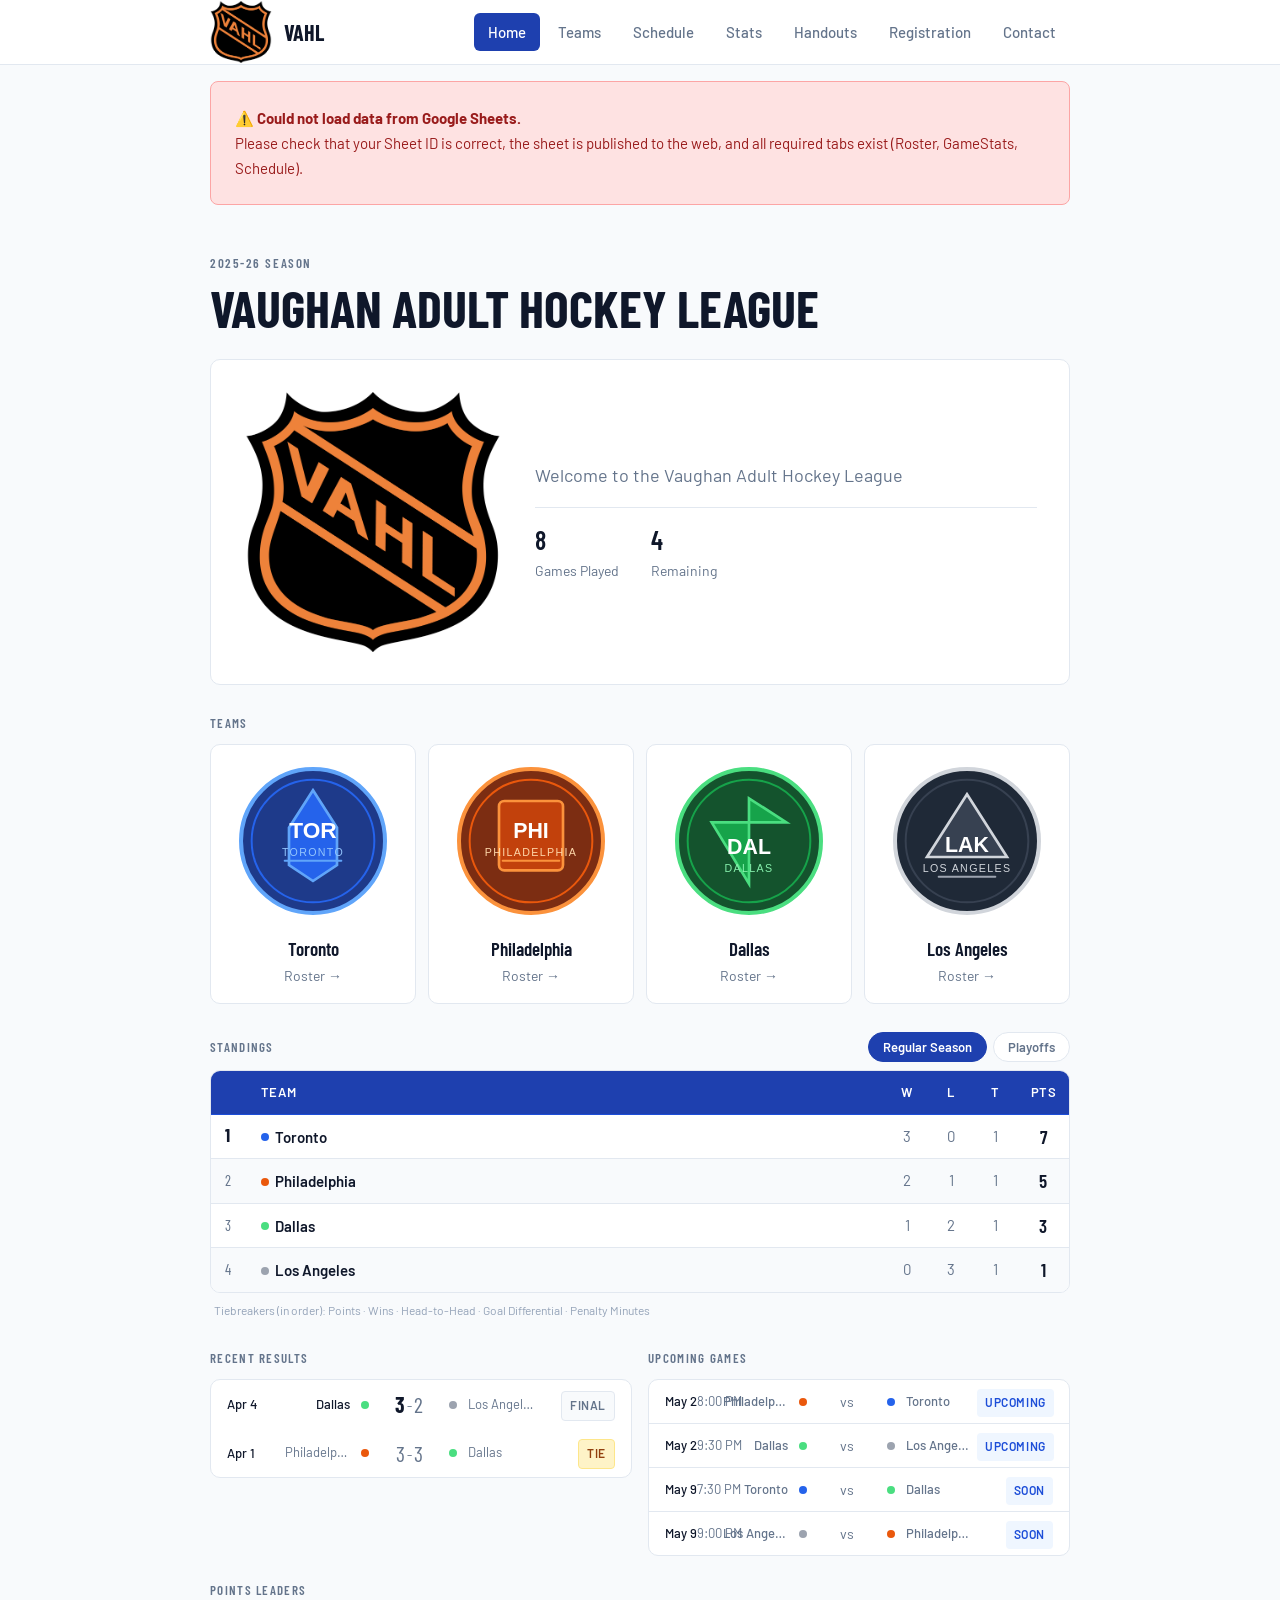
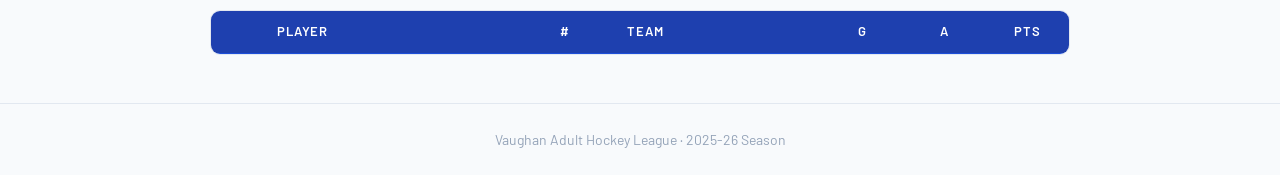
==== index.html @ 487aed04 "Updates" ====
<!DOCTYPE html>
<html lang="en">
<head>
  <meta charset="UTF-8"/>
  <meta name="viewport" content="width=device-width, initial-scale=1.0"/>
  <title>Vaughan Adult Hockey League</title>
    <link rel="icon" type="image/x-icon" href="favicon.ico"/>
  <link rel="icon" type="image/png" sizes="32x32" href="icons/icon-32x32.png"/>
  <link rel="icon" type="image/png" sizes="16x16" href="icons/icon-16x16.png"/>
  <link rel="apple-touch-icon" sizes="180x180" href="icons/icon-180x180.png"/>
  <link rel="apple-touch-icon" sizes="167x167" href="icons/icon-167x167.png"/>
  <link rel="apple-touch-icon" sizes="152x152" href="icons/icon-152x152.png"/>
  <link rel="apple-touch-icon" sizes="120x120" href="icons/icon-120x120.png"/>
  <link rel="manifest" href="site.webmanifest"/>
  <meta name="theme-color" content="#1e40af"/>
  <!-- SEO Meta Tags -->
  <meta name="description" content="Official website of the Vaughan Adult Hockey League (VAHL) — standings, stats, schedules, rosters, and more."/>
  <meta name="keywords" content="Vaughan Adult Hockey League, VAHL, adult hockey, hockey league, Vaughan, Ontario, hockey standings, hockey stats, hockey schedule"/>
  <meta name="author" content="Vaughan Adult Hockey League"/>
  <meta name="robots" content="index, follow"/>

  <!-- Open Graph / Social Media -->
  <meta property="og:type" content="website"/>
  <meta property="og:site_name" content="Vaughan Adult Hockey League"/>
  <meta property="og:title" content="Vaughan Adult Hockey League"/>
  <meta property="og:description" content="Official website of the Vaughan Adult Hockey League (VAHL) — standings, stats, schedules, rosters, and more."/>
  <meta property="og:image" content="https://vaughan-adult-hockey-league.github.io/logos/vahl-logo.svg"/>
  <meta property="og:url" content="https://vaughan-adult-hockey-league.github.io/index.html"/>

  <!-- Twitter Card -->
  <meta name="twitter:card" content="summary"/>
  <meta name="twitter:title" content="Vaughan Adult Hockey League"/>
  <meta name="twitter:description" content="Official website of the Vaughan Adult Hockey League (VAHL) — standings, stats, schedules, rosters, and more."/>
  <meta name="twitter:image" content="https://vaughan-adult-hockey-league.github.io/logos/vahl-logo.svg"/>

  <!-- Canonical URL -->
  <link rel="canonical" href="https://vaughan-adult-hockey-league.github.io/index.html"/>
  <meta name="msapplication-TileColor" content="#1e40af"/>
  <meta name="msapplication-TileImage" content="icons/icon-144x144.png"/>
  <link rel="stylesheet" href="css/style.css"/>
  <script>
    // vahl_awards_show_inline
    // Hide Awards link immediately if not yet determined or explicitly hidden
    // This runs synchronously before first paint — no flash in any browser
    var _av = sessionStorage.getItem('vahl_awards_show');
    if (_av !== '1') {
      document.addEventListener('DOMContentLoaded', function() {
        var link = document.getElementById('awards-nav-link');
        if (link) link.style.display = 'none';
      });
    }
  </script>
  <script>
    // Apply cached season label synchronously before first paint — no flash
    (function() {
      var s = sessionStorage.getItem('vahl_season_label');
      if (s) {
        document.addEventListener('DOMContentLoaded', function() {
          document.querySelectorAll('.season-label').forEach(function(el) { el.textContent = s; });
        });
      }
    })();
  </script>
</head>
<body>

<nav class="site-nav">
  <div class="container nav-inner">
    <a class="nav-logo" href="index.html">
      <img src="logos/vahl-logo.svg" alt="VAHL"/>
      VAHL
    </a>
    <button class="nav-burger" onclick="toggleNav()" aria-label="Menu">
      <span></span><span></span><span></span>
    </button>
    <div class="nav-links" id="nav-links">
      <a class="nav-link active" href="index.html">Home</a>
      <a class="nav-link" href="teams.html">Teams</a>
      <a class="nav-link" href="schedule.html">Schedule</a>
      <a class="nav-link" href="stats.html">Stats</a>
      <a class="nav-link" id="awards-nav-link" href="awards.html"><span style="display:inline-flex;align-items:center;gap:4px;">🏆 Awards</span></a>
      <a class="nav-link" href="handouts.html">Handouts</a>
      <a class="nav-link" href="registration.html">Registration</a>
      <a class="nav-link" href="contact.html">Contact</a>
    </div>
  </div>
</nav>

<main class="container">
  <div class="page-header">
    <p class="eyebrow"><span class="season-label">VAHL Season</span></p>
    <h1 class="hero-league-name">VAUGHAN ADULT HOCKEY LEAGUE</h1>
  </div>

  <div class="hero-block" style="display:flex;align-items:center;gap:2rem;flex-wrap:wrap;">
    <img src="logos/vahl-logo.svg" alt="VAHL Logo" style="width:260px;height:260px;flex-shrink:0;"/>
    <div style="flex:1;min-width:200px;">
      <p style="font-size:18px;color:var(--text-muted);margin-bottom:1rem;">Welcome to the Vaughan Adult Hockey League</p>
      <div class="hero-meta" style="margin-top:0;padding-top:1rem;border-top:1px solid var(--border);">
        <div class="hero-meta-item"><strong id="stat-gp">–</strong><span>Games Played</span></div>
        <div class="hero-meta-item"><strong id="stat-remaining">–</strong><span>Remaining</span></div>
      </div>
    </div>
  </div>

  <!-- ANNOUNCEMENT BANNER -->
  <div id="announcement-banner" style="display:none;margin-bottom:1.5rem;"></div>

  <!-- TEAM GRID -->
  <p class="section-label" style="margin-top:1.75rem;">Teams</p>
  <div style="display:grid;grid-template-columns:repeat(4,1fr);gap:0.75rem;margin-bottom:1.75rem;" id="teams-grid"></div>

  <!-- STANDINGS -->
  <div style="display:flex;align-items:center;justify-content:space-between;flex-wrap:wrap;gap:0.5rem;margin-bottom:0.5rem;">
    <p class="section-label" style="margin:0;">Standings</p>
    <div class="season-toggle" style="margin:0;" id="home-season-toggle">
      <button class="s-btn active" onclick="setHomeSeason('regular',this)">Regular Season</button>
      <button class="s-btn" onclick="setHomeSeason('playoff',this)">Playoffs</button>
    </div>
  </div>
  <div class="standings-card" style="margin-bottom:0.5rem;">
    <table class="data-table" style="width:100%;">
      <thead id="standings-head">
        <tr>
          <th class="left" style="width:36px;"></th>
          <th class="left">Team</th>
          <th style="width:44px;">W</th>
          <th style="width:44px;">L</th>
          <th style="width:44px;">T</th>
          <th style="width:52px;">PTS</th>
        </tr>
      </thead>
      <tbody id="standings-body"></tbody>
    </table>
  </div>
  <p id="tiebreaker-text" style="font-size:12px;color:var(--text-faint);margin-bottom:1.75rem;padding:0 0.25rem;">
    Tiebreakers (in order): Points · Wins · Head-to-Head · Goal Differential · Penalty Minutes
  </p>

  <!-- RESULTS + UPCOMING -->
  <div class="two-col">
    <div>
      <p class="section-label">Recent Results</p>
      <div class="card" id="recent-results"></div>
    </div>
    <div>
      <p class="section-label">Upcoming Games</p>
      <div class="card" id="upcoming-games"></div>
    </div>
  </div>

  <!-- POINTS LEADERS -->
  <div style="display:flex;align-items:center;justify-content:space-between;flex-wrap:wrap;gap:0.5rem;margin-bottom:0.5rem;">
    <p class="section-label" style="margin:0;">Points Leaders</p>
  </div>
  <div class="card" style="margin-bottom:2rem;overflow-x:auto;">
    <table class="data-table" style="min-width:420px;">
      <thead>
        <tr>
          <th class="left" style="width:28px;"></th>
          <th class="left" style="width:150px;">Player</th>
          <th class="left" style="width:36px;">#</th>
          <th class="left" style="width:110px;">Team</th>
          <th style="width:44px;">G</th>
          <th style="width:44px;">A</th>
          <th style="width:44px;">PTS</th>
        </tr>
      </thead>
      <tbody id="leaders-body"></tbody>
    </table>
  </div>
</main>

<footer class="site-footer">
  <div class="container">Vaughan Adult Hockey League · <span class="season-label">VAHL Season</span></div>
</footer>

<script src="js/data.js"></script>
<script>
function toggleNav() {
  document.getElementById('nav-links').classList.toggle('open');
}

function teamLogo(team) {
  const map = { 'Toronto':'toronto','Philadelphia':'philadelphia','Los Angeles':'losangeles','Dallas':'dallas' };
  return `logos/${map[team]}.svg`;
}


  function shortDate(d) {
    if (!d) return d;
    // Remove ", YYYY" or " YYYY" from end
    return String(d).replace(/,?\s*\d{4}$/, '').trim();
  }

let _homeData = null;
let _homeSeason = 'regular';
let _roundRobin = {};

function setHomeSeason(type, btn) {
  _homeSeason = type;
  document.querySelectorAll('#home-season-toggle .s-btn').forEach(b => {
    b.className = 's-btn' + (b === btn ? (type === 'playoff' ? ' active-playoff' : ' active') : '');
  });
  const tb = document.getElementById('tiebreaker-text');
  if (tb) {
    tb.textContent = type === 'playoff'
      ? 'Tiebreakers (in order): Points Won in Round Robin · Wins · Head-to-Head · Goal Differential · Penalty Minutes'
      : 'Tiebreakers (in order): Points · Wins · Head-to-Head · Goal Differential · Penalty Minutes';
  }
  renderHomeStandings();
  renderHomeLeaders();
}

function renderHomeStandings() {
  const { roster, gameStats, schedule } = _homeData;
  const teams = buildTeams(schedule, _homeSeason);
  const skaterRoster = (roster||[]).filter(p => (p.Pos||"").toUpperCase() !== "G");
  const skaters = aggregateSkaters(skaterRoster, gameStats, schedule, _homeSeason);
  const goalieRoster = (roster||[]).filter(p => (p.Pos||"").toUpperCase() === "G");
  const goalies = aggregateGoalies(goalieRoster, gameStats, schedule, _homeSeason);
  const isPlayoff = _homeSeason === 'playoff';

  // For playoffs, sort by RPTS then W then PTS; for regular use standingsSort
  let sorted;
  if (isPlayoff && Object.keys(_roundRobin).length) {
    sorted = [...teams].map(t => ({
      ...t,
      RPTS: Number(_roundRobin[t.Team] || 0),
      DIFF: (t.GF||0) - (t.GA||0),
    })).sort((a,b) => b.RPTS - a.RPTS || b.W - a.W || b.PTS - a.PTS || b.DIFF - a.DIFF);
  } else {
    sorted = standingsSort(teams, schedule, skaters, goalies);
  }

  // Update standings table header for playoff RPTS column
  const standingsHead = document.getElementById('standings-head');
  if (standingsHead) {
    standingsHead.innerHTML = isPlayoff
      ? `<tr>
          <th class="left" style="width:36px;"></th>
          <th class="left">Team</th>
          <th style="width:44px;">W</th>
          <th style="width:44px;">L</th>
          <th style="width:44px;">T</th>
          <th style="width:68px;padding-right:1rem;" title="Round Robin Points">RR PTS</th>
        </tr>`
      : `<tr>
          <th class="left" style="width:36px;"></th>
          <th class="left">Team</th>
          <th style="width:44px;">W</th>
          <th style="width:44px;">L</th>
          <th style="width:44px;">T</th>
          <th style="width:52px;">PTS</th>
        </tr>`;
  }

  document.getElementById('standings-body').innerHTML = sorted.map((t,i) => {
    const rpts = Number(_roundRobin[t.Team] || 0);
    return `<tr>
      <td class="left"><span class="rank-num ${i===0?'rank-1':''}">${i+1}</span></td>
      <td class="left"><a href="roster.html?team=${encodeURIComponent(t.Team)}" style="display:inline-flex;align-items:center;color:var(--text);text-decoration:none;font-weight:600;" onmouseover="this.style.color='#1e40af'" onmouseout="this.style.color='var(--text)'">${teamDot(t.Team)}${t.Team}</a></td>
      <td>${t.W}</td><td>${t.L}</td><td>${t.T ?? 0}</td>
      ${isPlayoff ? `<td style="padding-right:1rem;"><span class="stat-hi">${rpts}</span></td>` : `<td><span class="stat-hi">${t.PTS}</span></td>`}
    </tr>`;
  }).join('');
}

function renderHomeLeaders() {
  const { roster, gameStats, schedule } = _homeData;
  const skaterRoster = (roster||[]).filter(p => (p.Pos||"").toUpperCase() !== "G");
  const skaters = aggregateSkaters(skaterRoster, gameStats, schedule, _homeSeason);
  const topSkaters = [...skaters].sort((a,b) => b.PTS - a.PTS).slice(0,5);
  document.getElementById('leaders-body').innerHTML = topSkaters.map((p,i) => `
    <tr style="${i%2===1?'background:var(--bg);':''}">
      <td class="left" style="padding-top:0.3rem;padding-bottom:0.3rem;"><span class="${i===0?'rank-1':'rank-num'}">${i+1}</span></td>
      <td class="left" style="padding-top:0.3rem;padding-bottom:0.3rem;"><a href="player.html?name=${encodeURIComponent(p.Name)}&team=${encodeURIComponent(p.Team)}" style="font-weight:500;color:var(--text);text-decoration:none;" onmouseover="this.style.color='#1e40af'" onmouseout="this.style.color='var(--text)'">${p.Name}</a></td>
      <td class="left" style="padding-top:0.3rem;padding-bottom:0.3rem;"><span class="jersey-num">${p.Jersey||'–'}</span></td>
      <td class="left" style="padding-top:0.3rem;padding-bottom:0.3rem;font-size:13px;"><a href="roster.html?team=${encodeURIComponent(p.Team)}" style="display:inline-flex;align-items:center;gap:5px;color:var(--text);text-decoration:none;" onmouseover="this.style.color='#1e40af'" onmouseout="this.style.color='var(--text)'">${teamDot(p.Team)}${p.Team}</a></td>
      <td style="padding-top:0.3rem;padding-bottom:0.3rem;">${p.G}</td>
      <td style="padding-top:0.3rem;padding-bottom:0.3rem;">${p.A}</td>
      <td style="padding-top:0.3rem;padding-bottom:0.3rem;"><span class="stat-hi">${p.PTS}</span></td>
    </tr>
  `).join('');
}

async function init() {
  const [data, announcement] = await Promise.all([loadData(), fetchAnnouncement()]);
  _homeData = data;
  _roundRobin = data.roundRobin || {};

  // Show announcement if present
  if (announcement.text) {
    const banner = document.getElementById('announcement-banner');
    const fontSize = Number(announcement.fontSize) || 15;
    const align = ['left','center','right'].includes(announcement.align) ? announcement.align : 'left';
    // Convert \n literal in sheet text to <br> for line breaks
    const formattedText = announcement.text.replace(/\\n/g, '<br>').replace(/\n/g, '<br>');
    const imgHtml = announcement.image
      ? `<img src="images/${announcement.image}" alt="Announcement" class="announcement-img" onerror="this.style.display='none'"/>`
      : '';
    banner.innerHTML = `
      <div style="background:var(--surface);border:1px solid var(--border);border-radius:var(--radius);padding:1.25rem 1.5rem;">
        <p style="font-size:${fontSize}px;color:var(--text);margin:0;line-height:1.6;text-align:${align};">${formattedText}</p>
        ${imgHtml}
      </div>`;
    banner.style.display = '';
  }

  const { teams, skaters, schedule } = data;

  // Played / remaining
  const played = schedule.filter(g => g.Status !== 'Upcoming').length;
  const remaining = schedule.filter(g => g.Status === 'Upcoming').length;
  document.getElementById('stat-gp').textContent = played;
  document.getElementById('stat-remaining').textContent = remaining;

  // Team grid (always all games)
  const sorted = standingsSort(teams, schedule, data.skaters, data.goalies);
  document.getElementById('teams-grid').innerHTML = sorted.map(t => `
    <a href="roster.html?team=${encodeURIComponent(t.Team)}" style="text-decoration:none;">
      <div style="background:var(--surface);border:1px solid var(--border);border-radius:var(--radius);padding:1rem;text-align:center;transition:border-color 0.15s;" onmouseover="this.style.borderColor='#94a3b8'" onmouseout="this.style.borderColor='var(--border)'">
        <img src="${teamLogo(t.Team)}" alt="${t.Team}" style="width:160px;height:160px;margin:0 auto 0.75rem;display:block;"/>
        <div style="font-family:'Barlow Condensed',sans-serif;font-size:19px;font-weight:600;">${t.Team}</div>
        <div style="font-size:14px;color:var(--text-muted);">Roster →</div>
      </div>
    </a>
  `).join('');

  // Standings and leaders (filtered by season type)
  renderHomeStandings();
  renderHomeLeaders();

  // Recent results
  const playedGames = schedule.filter(g => g.Status !== 'Upcoming');
  const seenDates = [];
  playedGames.forEach(g => { if (!seenDates.includes(g.Date)) seenDates.push(g.Date); });
  const lastTwoDates = seenDates.slice(-2);
  const results = playedGames.filter(g => lastTwoDates.includes(g.Date));
  document.getElementById('recent-results').innerHTML = results.map(g => {
    const isTie = g.Status === 'Tie' || (Number(g.HomeScore) === Number(g.AwayScore) && g.HomeScore !== '');
    const awayWin = !isTie && Number(g.AwayScore) > Number(g.HomeScore);
    const homeWin = !isTie && Number(g.HomeScore) > Number(g.AwayScore);
    const boxUrl = `boxscore.html?date=${encodeURIComponent(g.Date)}&home=${encodeURIComponent(g.Home)}&away=${encodeURIComponent(g.Away)}`;
    const dot = (team, side) => `<span style="width:8px;height:8px;border-radius:50%;background:${TEAM_COLORS[team]?.primary || '#999'};display:inline-block;margin-${side}:6px;flex-shrink:0;"></span>`;
    return `<a href="${boxUrl}" style="text-decoration:none;display:block;" class="game-row-link">
      <div class="game-row" style="cursor:pointer;">
        <div class="game-date-col"><strong>${shortDate(g.Date)}</strong></div>
        <div class="game-team-col away"><span class="${awayWin?'winner':'loser'}" style="font-size:13px;">${g.Away}</span>${dot(g.Away,'left')}</div>
        <div class="game-score"><span class="${awayWin?'winner':'loser'}">${g.AwayScore}</span><span class="score-sep">–</span><span class="${homeWin?'winner':'loser'}">${g.HomeScore}</span></div>
        <div class="game-team-col">${dot(g.Home,'right')}<span class="${homeWin?'winner':'loser'}" style="font-size:13px;">${g.Home}</span></div>
        <div class="game-status"><span class="badge badge-${isTie?'tie':'final'}">${isTie?'Tie':g.Status}</span></div>
      </div>
    </a>`;
  }).join('');

  // Upcoming
  const upcoming = schedule.filter(g => g.Status === 'Upcoming').slice(0,4);
  const firstDate = upcoming.length ? upcoming[0].Date : null;
  document.getElementById('upcoming-games').innerHTML = upcoming.map((g) => {
    const dot = (team, side) => `<span style="width:8px;height:8px;border-radius:50%;background:${TEAM_COLORS[team]?.primary || '#999'};display:inline-block;margin-${side}:6px;flex-shrink:0;"></span>`;
    return `<div class="game-row">
      <div class="game-date-col"><strong>${shortDate(g.Date)}</strong>${g.Time}</div>
      <div class="game-team-col away"><a href="roster.html?team=${encodeURIComponent(g.Away)}" style="font-size:13px;color:var(--text-muted);text-decoration:none;" onmouseover="this.style.color='#1e40af'" onmouseout="this.style.color='var(--text-muted)'">${g.Away}</a>${dot(g.Away,'left')}</div>
      <div class="game-score" style="font-size:14px;color:var(--text-muted);font-weight:400;font-family:'Barlow',sans-serif;">vs</div>
      <div class="game-team-col">${dot(g.Home,'right')}<a href="roster.html?team=${encodeURIComponent(g.Home)}" style="font-size:13px;color:var(--text-muted);text-decoration:none;" onmouseover="this.style.color='#1e40af'" onmouseout="this.style.color='var(--text-muted)'">${g.Home}</a></div>
      <div class="game-status"><span class="badge badge-upcoming">${g.Date === firstDate ? 'Upcoming' : 'Soon'}</span></div>
    </div>`;
  }).join('');
}

init();

  // Apply dynamic season label from Google Sheet
  fetchSeason().then(s => {
    const label = s + ' Season';
    document.querySelectorAll('.season-label').forEach(el => el.textContent = label);
  });

  // Awards nav visibility — start visible, hide if not earned
  (async () => {
    try {
      const link = document.getElementById('awards-nav-link');
      if (!link) return;
      const cached = sessionStorage.getItem('vahl_awards_show');
      if (cached !== null) {
        if (cached !== '1') link.style.display = 'none';
        return;
      }
      const data = await loadData();
      const regWin = await fetchRegistrationWindow();
      const today = new Date(); today.setHours(0,0,0,0);
      const regStart = regWin && regWin.StartDate ? new Date(regWin.StartDate + 'T00:00:00') : null;
      const regOpen = regStart && today >= regStart;
      const regularGames = (data.schedule||[]).filter(g => Number(g.Playoff||0) === 0);
      const regularDone = regularGames.length > 0 && regularGames.every(g => g.Status !== 'Upcoming');
      const show = regularDone && !regOpen;
      sessionStorage.setItem('vahl_awards_show', show ? '1' : '0');
      if (!show) link.style.display = 'none';
    } catch(e) {}
  })();
</script>
</body>
</html>
---- css/style.css ----
@import url('https://fonts.googleapis.com/css2?family=Barlow+Condensed:wght@400;600;700;800&family=Barlow:wght@400;500&display=swap');

*, *::before, *::after { box-sizing: border-box; margin: 0; padding: 0; }

:root {
  --blue: #1e40af; --blue-light: #dbeafe; --blue-mid: #1d4ed8; --blue-muted: #93c5fd;
  --pink: #9d174d; --pink-light: #fce7f3; --pink-muted: #f9a8d4;
  --slate: #374151; --slate-light: #f3f4f6; --slate-muted: #d1d5db;
  --green: #065f46; --green-light: #d1fae5; --green-muted: #6ee7b7;
  --bg: #f8fafc; --surface: #ffffff; --border: #e2e8f0;
  --text: #0f172a; --text-muted: #64748b; --text-faint: #94a3b8;
  --radius: 10px; --radius-sm: 6px;
}

body { font-family: 'Barlow', sans-serif; background: var(--bg); color: var(--text); font-size: 17px; line-height: 1.65; }

a { color: inherit; text-decoration: none; }

.container { max-width: 900px; margin: 0 auto; padding: 0 1.25rem; }

/* NAV */
.site-nav { background: var(--surface); border-bottom: 1px solid var(--border); position: sticky; top: 0; z-index: 100; }
.nav-inner { display: flex; align-items: center; gap: 1.5rem; height: 64px; }
.nav-logo { display: flex; align-items: center; gap: 12px; font-family: 'Barlow Condensed', sans-serif; font-size: 22px; font-weight: 700; margin-right: auto; }
.nav-logo img { width: 62px; height: 62px; }
.nav-links { display: flex; gap: 0.25rem; }
.nav-link { font-size: 15px; font-weight: 500; padding: 7px 14px; border-radius: var(--radius-sm); color: var(--text-muted); transition: background 0.15s, color 0.15s; }
.nav-link:hover { background: var(--bg); color: var(--text); }
.nav-link.active { background: #1e40af; color: #ffffff; border-radius: var(--radius-sm); }
.nav-burger { display: none; background: none; border: none; cursor: pointer; flex-direction: column; gap: 5px; padding: 4px; }
.nav-burger span { display: block; width: 22px; height: 2px; background: var(--text); border-radius: 2px; transition: all 0.2s; }

/* PAGE HEADER */
.page-header { padding: 2rem 0 1.5rem; }
.eyebrow { font-family: 'Barlow Condensed', sans-serif; font-size: 13px; font-weight: 600; letter-spacing: 0.12em; text-transform: uppercase; color: var(--text-muted); margin-bottom: 0.35rem; }
.page-title { font-family: 'Barlow Condensed', sans-serif; font-size: 42px; font-weight: 700; line-height: 1.05; }
.page-sub { font-size: 15px; color: var(--text-muted); margin-top: 0.35rem; }

/* CARDS */
.card { background: var(--surface); border: 1px solid var(--border); border-radius: var(--radius); overflow: hidden; }
.card-header { background: var(--bg); border-bottom: 1px solid var(--border); padding: 0.7rem 1.1rem; font-family: 'Barlow Condensed', sans-serif; font-size: 13px; font-weight: 600; letter-spacing: 0.1em; text-transform: uppercase; color: var(--text-muted); }

/* SECTION LABEL */
.section-label { font-family: 'Barlow Condensed', sans-serif; font-size: 13px; font-weight: 600; letter-spacing: 0.1em; text-transform: uppercase; color: var(--text-muted); margin-bottom: 0.6rem; }

/* BADGE */
.badge { display: inline-block; font-size: 12px; font-weight: 600; letter-spacing: 0.05em; text-transform: uppercase; padding: 4px 8px; border-radius: 4px; }
.badge-final { background: var(--bg); color: var(--text-muted); border: 1px solid var(--border); }
.badge-tie { background: #fef3c7; color: #92400e; border: 1px solid #fde68a; }
.badge-upcoming { background: #eff6ff; color: #1d4ed8; }

/* TABLES */
.data-table { width: 100%; border-collapse: collapse; table-layout: fixed; }
.data-table th { padding: 0.65rem 0.85rem; font-size: 13px; font-weight: 600; text-transform: uppercase; letter-spacing: 0.06em; color: #ffffff; text-align: center; background: #1e40af; border-bottom: 1px solid #1d4ed8; cursor: pointer; user-select: none; }
.data-table th.left { text-align: left; }
.data-table th:hover { background: #1d4ed8; color: #ffffff; }
.data-table th.sorted { color: #bfdbfe; }
.data-table td { padding: 0.38rem 0.85rem; font-size: 15px; text-align: center; border-bottom: 1px solid var(--border); color: var(--text-muted); }
.data-table td.left { text-align: left; }
.data-table tbody tr:last-child td { border-bottom: none; }
.data-table tbody tr:hover { background: var(--bg); }
.data-table tbody tr:nth-child(even) { background: var(--bg); }
.data-table tbody tr:nth-child(even):hover { background: #e8edf2; }
.player-name { font-weight: 500; color: var(--text); font-size: 16px; }
.player-team-tag { font-size: 13px; color: var(--text-muted); display: block; }
.stat-hi { font-family: 'Barlow Condensed', sans-serif; font-size: 19px; font-weight: 600; color: var(--text); }
.jersey-num { font-family: 'Barlow Condensed', sans-serif; font-size: 17px; font-weight: 600; color: var(--text-muted); }
.pos-badge { display: inline-block; font-size: 12px; font-weight: 600; padding: 3px 8px; border-radius: 4px; text-transform: uppercase; letter-spacing: 0.04em; background: var(--bg); color: var(--text-muted); border: 1px solid var(--border); }
.rank-num { font-family: 'Barlow Condensed', sans-serif; font-size: 15px; color: var(--text-muted); }
.rank-1 { font-weight: 700; color: var(--text); font-size: 18px; }

/* TEAM DOT */
.team-dot { display: inline-block; width: 8px; height: 8px; border-radius: 50%; margin-right: 6px; flex-shrink: 0; }

/* FILTER / TAB BUTTONS */
.filter-row { display: flex; gap: 0.5rem; margin-bottom: 1.25rem; flex-wrap: wrap; }
.f-btn { font-size: 14px; padding: 7px 15px; border: 1px solid var(--border); border-radius: var(--radius-sm); background: transparent; color: var(--text-muted); cursor: pointer; font-family: 'Barlow', sans-serif; transition: all 0.15s; }
.f-btn:hover { background: var(--bg); color: var(--text); }
.f-btn.active { background: #1e40af; color: #fff; border-color: #1e40af; }
.tab-row { display: flex; border: 1px solid var(--border); border-radius: var(--radius-sm); overflow: hidden; width: fit-content; margin-bottom: 1rem; }
.tab-btn { font-size: 15px; font-weight: 500; padding: 9px 22px; background: transparent; color: var(--text-muted); cursor: pointer; font-family: 'Barlow', sans-serif; border: none; border-right: 1px solid var(--border); transition: all 0.15s; }
.tab-btn:last-child { border-right: none; }
.tab-btn:hover { background: var(--bg); color: var(--text); }
.tab-btn.active { background: #1e40af; color: #fff; }

/* HERO */
.hero-block { background: var(--surface); border: 1px solid var(--border); border-radius: var(--radius); padding: 2rem; margin-bottom: 1.5rem; }
.hero-league-name { font-family: 'Barlow Condensed', sans-serif; font-size: clamp(28px, 4.5vw, 52px); font-weight: 700; line-height: 1.05; white-space: nowrap; }
.hero-meta { display: flex; gap: 2rem; margin-top: 1.25rem; padding-top: 1.25rem; border-top: 1px solid var(--border); }
.hero-meta-item strong { display: block; font-family: 'Barlow Condensed', sans-serif; font-size: 26px; font-weight: 600; line-height: 1.2; }
.hero-meta-item span { font-size: 14px; color: var(--text-muted); }

/* TEAM SWITCHER */
.team-switcher { display: flex; gap: 0.5rem; margin-bottom: 1.25rem; flex-wrap: wrap; }
.ts-btn { font-size: 14px; padding: 7px 16px; border: 1px solid var(--border); border-radius: var(--radius-sm); background: transparent; color: var(--text-muted); cursor: pointer; font-family: 'Barlow', sans-serif; display: flex; align-items: center; gap: 7px; transition: all 0.15s; }
.ts-btn:hover { background: var(--bg); color: var(--text); }
.ts-btn.active { background: #1e40af; color: #fff; border-color: #1e40af; }
.ts-btn .ts-dot { width: 8px; height: 8px; border-radius: 50%; }

/* STREAK DOTS */
.streak-row { display: flex; align-items: center; gap: 4px; margin-top: 4px; }
.streak-dot { display: inline-block; width: 8px; height: 8px; border-radius: 50%; }

/* GAME ROW */
.game-row { display: grid; grid-template-columns: 52px 1fr 68px 1fr 76px; align-items: center; gap: 6px; padding: 0.38rem 1rem; border-bottom: 1px solid var(--border); }
.game-row:last-child { border-bottom: none; }
.game-row:hover { background: var(--bg); }
/* Schedule page uses full dates — needs wider date column */
.schedule-game-row { grid-template-columns: 100px 1fr 68px 1fr 76px; }
.game-date-col { font-size: 13px; color: var(--text-muted); line-height: 1.3; white-space: nowrap; }
.game-date-col strong { display: inline; font-size: 13px; font-weight: 500; color: var(--text); }
.game-team-col { display: flex; align-items: center; gap: 5px; font-size: 13px; font-weight: 500; min-width: 0; }
.game-team-col a, .game-team-col span { white-space: nowrap; overflow: hidden; text-overflow: ellipsis; }
.game-team-col.away { justify-content: flex-end; }
.game-score { text-align: center; font-family: 'Barlow Condensed', sans-serif; font-size: 22px; font-weight: 700; width: 68px; flex-shrink: 0; display: flex; align-items: center; justify-content: center; gap: 1px; }
.score-sep { font-size: 14px; color: var(--text-muted); font-weight: 400; margin: 0 1px; }
.game-status { text-align: right; }
.winner { color: var(--text); }
.loser { color: var(--text-muted); font-weight: 400; }

/* TEAM CARD (teams page) */
.team-card { background: var(--surface); border: 1px solid var(--border); border-radius: var(--radius); overflow: hidden; margin-bottom: 1rem; }
.team-card-header { display: flex; align-items: center; gap: 1rem; padding: 1.25rem; border-bottom: 1px solid var(--border); }
.team-logo-circle { width: 56px; height: 64px; border-radius: 50%; display: flex; align-items: center; justify-content: center; flex-shrink: 0; }
.team-card-title { font-family: 'Barlow Condensed', sans-serif; font-size: 26px; font-weight: 700; margin-bottom: 2px; }
.team-card-record { font-size: 15px; color: var(--text-muted); }
.team-card-rank { text-align: right; }
.team-card-rank-num { font-family: 'Barlow Condensed', sans-serif; font-size: 34px; font-weight: 700; line-height: 1; }
.team-card-rank-lbl { font-size: 13px; color: var(--text-muted); }
.team-stats-row { border-bottom: 1px solid var(--border); display: grid; grid-template-columns: repeat(3, 1fr); }
.tstat { padding: 0.85rem 0; text-align: center; border-right: 1px solid var(--border); }
.tstat:last-child { border-right: none; }
.tstat-val { font-family: 'Barlow Condensed', sans-serif; font-size: 26px; font-weight: 600; display: block; }
.tstat-lbl { font-size: 13px; color: var(--text-muted); text-transform: uppercase; letter-spacing: 0.06em; }
.team-card-footer { display: flex; gap: 0.5rem; padding: 0.85rem 1.25rem; background: var(--bg); border-top: 1px solid var(--border); }
.tc-btn { font-size: 14px; padding: 7px 14px; border: 1px solid var(--border); border-radius: var(--radius-sm); background: var(--surface); color: var(--text); cursor: pointer; font-family: 'Barlow', sans-serif; transition: background 0.15s; }
.tc-btn:hover { background: var(--border); }

/* ROSTER HERO */
.roster-hero { background: var(--bg); border: 1px solid var(--border); border-radius: var(--radius); padding: 1.5rem; display: flex; align-items: center; gap: 1.25rem; margin-bottom: 1.5rem; }
.roster-hero-stats { display: flex; gap: 1.5rem; margin-top: 0.75rem; }
.rhs { font-size: 14px; color: var(--text-muted); }
.rhs strong { display: block; font-family: 'Barlow Condensed', sans-serif; font-size: 24px; font-weight: 600; color: var(--text); line-height: 1.2; }

/* STANDINGS TABLE */
.standings-card { background: var(--surface); border: 1px solid var(--border); border-radius: var(--radius); overflow: hidden; margin-bottom: 1.5rem; }

/* TWO COL */
.two-col { display: grid; grid-template-columns: 1fr 1fr; gap: 1rem; margin-bottom: 1.5rem; }

/* LEADERS */
.leader-row { display: grid; grid-template-columns: 28px 1fr 44px 44px; align-items: center; padding: 0.65rem 1rem; border-bottom: 1px solid var(--border); font-size: 15px; gap: 8px; }
.leader-row:last-child { border-bottom: none; }
.leader-stat { text-align: center; font-family: 'Barlow Condensed', sans-serif; font-weight: 600; font-size: 19px; }

/* FOOTER */
.site-footer { border-top: 1px solid var(--border); padding: 1.5rem 0; margin-top: 3rem; text-align: center; font-size: 14px; color: var(--text-faint); }

/* RESPONSIVE */
@media (max-width: 640px) {
  .hero-league-name { font-size: 26px; white-space: normal; }
  .hero-meta { gap: 0.75rem; flex-wrap: wrap; }
  .hero-block { flex-direction: column; align-items: center; text-align: center; }
  .hero-block img { width: 160px !important; height: 160px !important; }
  .two-col { grid-template-columns: 1fr; }
  .team-stats-row { border-bottom: 1px solid var(--border); grid-template-columns: repeat(3, 1fr); }
  .game-row { grid-template-columns: 42px 1fr 52px 1fr 58px; gap: 3px; padding: 0.38rem 0.6rem; }
  .schedule-game-row { grid-template-columns: 68px 1fr 52px 1fr 58px; }
  .game-score { font-size: 16px; width: 52px; }
  .game-date-col { font-size: 11px; }
  .game-date-col strong { font-size: 12px; }
  .game-team-col { font-size: 12px; gap: 3px; }
  .badge { font-size: 10px; padding: 2px 5px; }
  .nav-links { display: none; }
  .nav-burger { display: flex; }
  .nav-links.open { display: flex; flex-direction: column; position: absolute; top: 64px; left: 0; right: 0; background: var(--surface); border-bottom: 1px solid var(--border); padding: 0.75rem 1.25rem; gap: 0.25rem; z-index: 99; }
  .page-title { font-size: 28px; }
  .filter-row { gap: 0.35rem; flex-wrap: wrap; }
  .f-btn { font-size: 12px; padding: 5px 9px; }
  .tab-btn { font-size: 13px; padding: 7px 14px; }
  .roster-hero { flex-direction: column; text-align: center; }
  .roster-hero-stats { justify-content: center; flex-wrap: wrap; gap: 0.75rem; }
  .data-table th { padding: 0.35rem 0.35rem; font-size: 11px; background: #1e40af; }
  .data-table td { padding: 0.28rem 0.35rem; font-size: 12px; }
  .tstat-val { font-size: 20px; }
  .tstat-lbl { font-size: 11px; }
  .team-card-title { font-size: 22px; }
  .team-card-rank-num { font-size: 28px; }
  .team-card-header img { width: 100px !important; height: 100px !important; }
  .roster-hero img[alt] { width: 150px !important; height: 150px !important; }
  #teams-grid { grid-template-columns: repeat(2, 1fr) !important; }
  #teams-grid img { width: 100px !important; height: 100px !important; }
  .contact-grid { grid-template-columns: 1fr !important; }
  .reg-layout { grid-template-columns: 1fr !important; }
  .player-hero { flex-direction: column; align-items: center; text-align: center; }
  .player-hero-stats { justify-content: center; flex-wrap: wrap; gap: 0.75rem; }
  .team-switcher { flex-wrap: wrap; }
  .hero-meta-item strong { font-size: 20px; }
  .season-toggle { flex-wrap: wrap; }
  .box-header { flex-direction: column; align-items: center; }
  .box-score { font-size: 36px; }
}

/* SEASON TYPE TOGGLE */
.season-toggle { display: flex; gap: 6px; margin-bottom: 1.25rem; align-items: center; }
.season-toggle-label { font-size: 12px; font-weight: 600; text-transform: uppercase; letter-spacing: 0.06em; color: var(--text-muted); margin-right: 4px; }
.s-btn { padding: 6px 14px; font-size: 13px; font-weight: 600; font-family: 'Barlow', sans-serif; border: 1.5px solid var(--border); border-radius: 20px; background: var(--surface); color: var(--text-muted); cursor: pointer; transition: all 0.15s; white-space: nowrap; }
.s-btn:hover { border-color: #94a3b8; color: var(--text); }
.s-btn.active { background: #1e40af; border-color: #1e40af; color: #fff; }
.s-btn.active-playoff { background: #7c3aed; border-color: #7c3aed; color: #fff; }
.s-btn.active-combined { background: #0891b2 !important; border-color: #0891b2 !important; color: #fff !important; }

/* CLICKABLE GAME ROW */
.game-row-link { color: inherit; }
.game-row-link:hover .game-row { background: #eff6ff; }

/* ANNOUNCEMENT BANNER */
.announcement-img { width: 100%; max-height: 420px; object-fit: cover; border-radius: var(--radius); margin-top: 1rem; display: block; }
@media (max-width: 640px) {
  .announcement-img { max-height: 240px; }
}
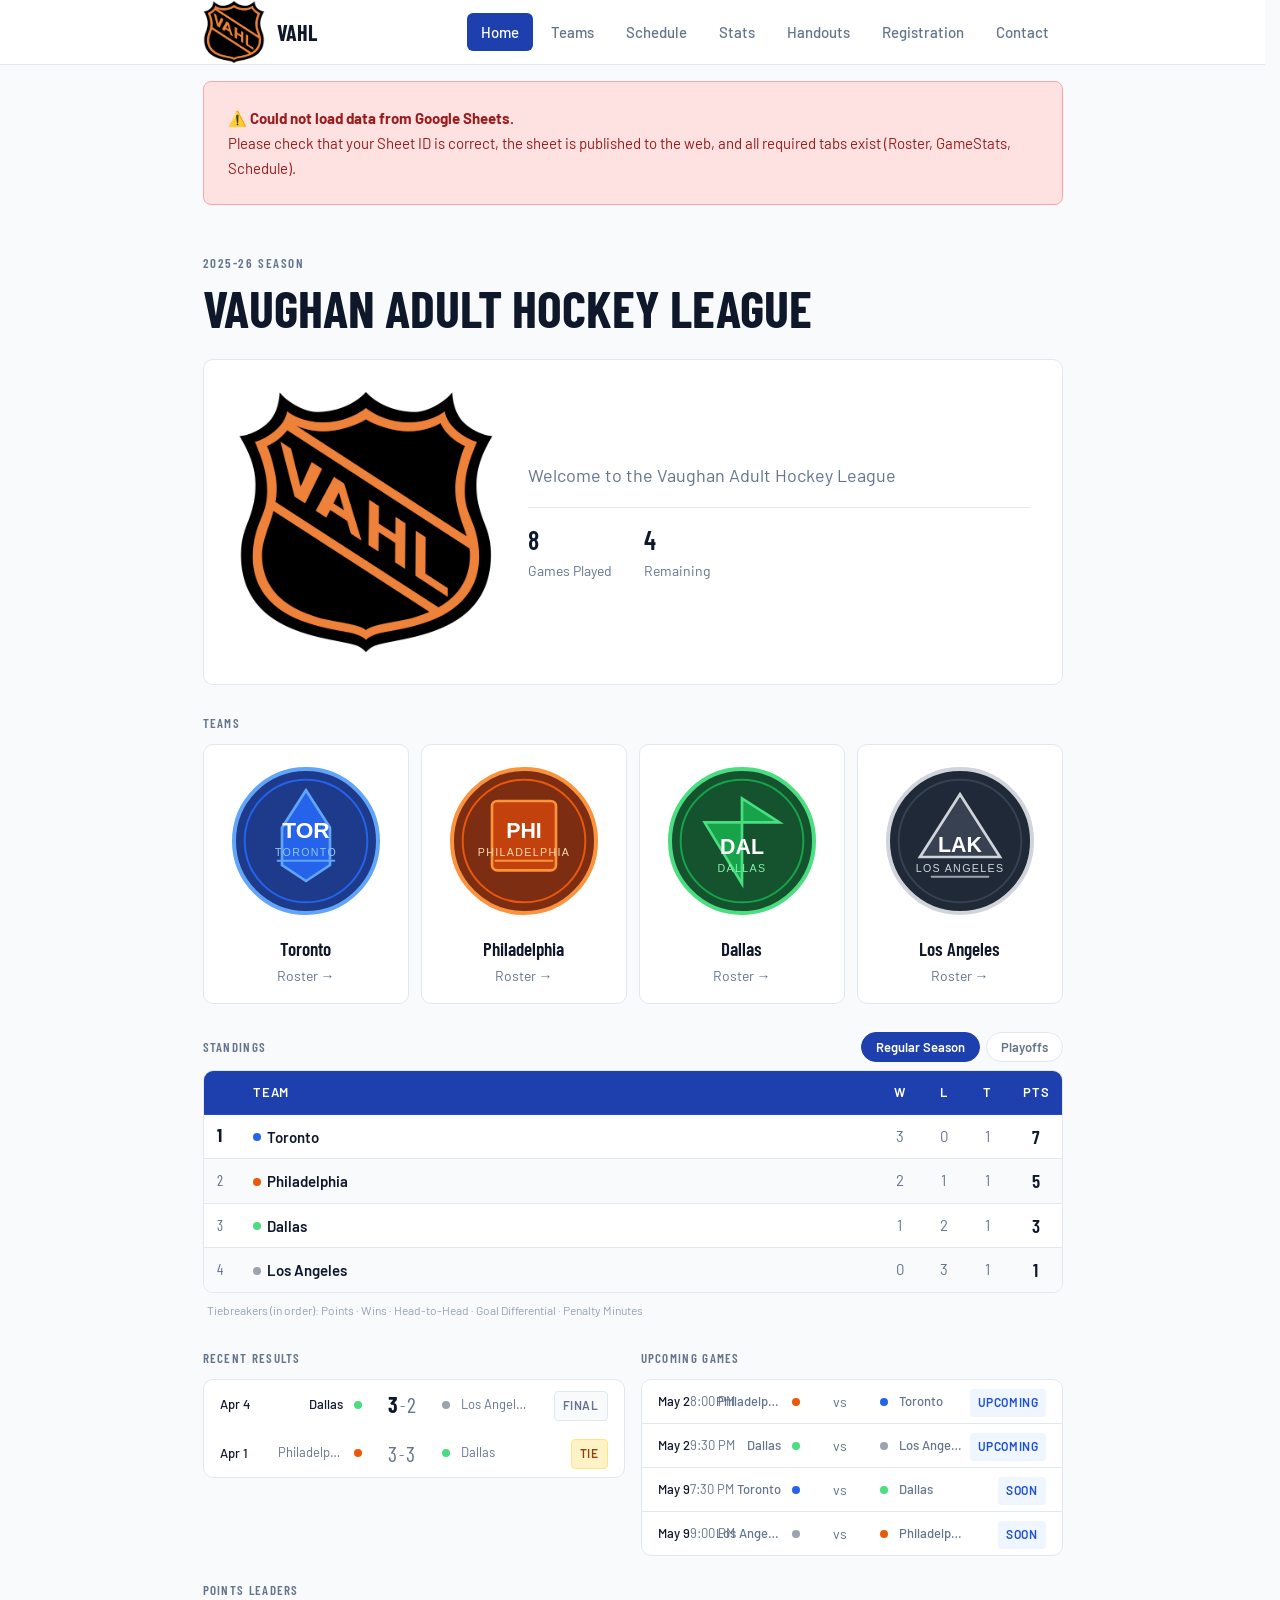
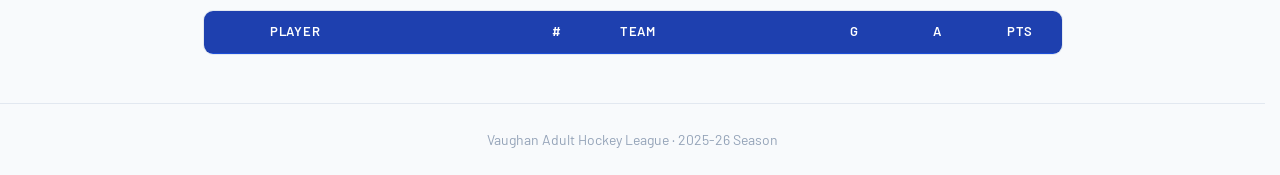
==== commit 9edb8f66: "Updates" ====
--- a/index.html
+++ b/index.html
@@ -51,14 +51,12 @@
     }
   </script>
   <script>
-    // Apply cached season label synchronously before first paint — no flash
     (function() {
       var s = sessionStorage.getItem('vahl_season_label');
-      if (s) {
-        document.addEventListener('DOMContentLoaded', function() {
-          document.querySelectorAll('.season-label').forEach(function(el) { el.textContent = s; });
-        });
-      }
+      if (!s) return;
+      document.addEventListener('DOMContentLoaded', function() {
+        document.querySelectorAll('.season-label').forEach(function(el) { el.textContent = s; });
+      });
     })();
   </script>
 </head>
--- a/css/style.css
+++ b/css/style.css
@@ -1,6 +1,7 @@
 @import url('https://fonts.googleapis.com/css2?family=Barlow+Condensed:wght@400;600;700;800&family=Barlow:wght@400;500&display=swap');
 
 *, *::before, *::after { box-sizing: border-box; margin: 0; padding: 0; }
+html { scrollbar-gutter: stable; }
 
 :root {
   --blue: #1e40af; --blue-light: #dbeafe; --blue-mid: #1d4ed8; --blue-muted: #93c5fd;
